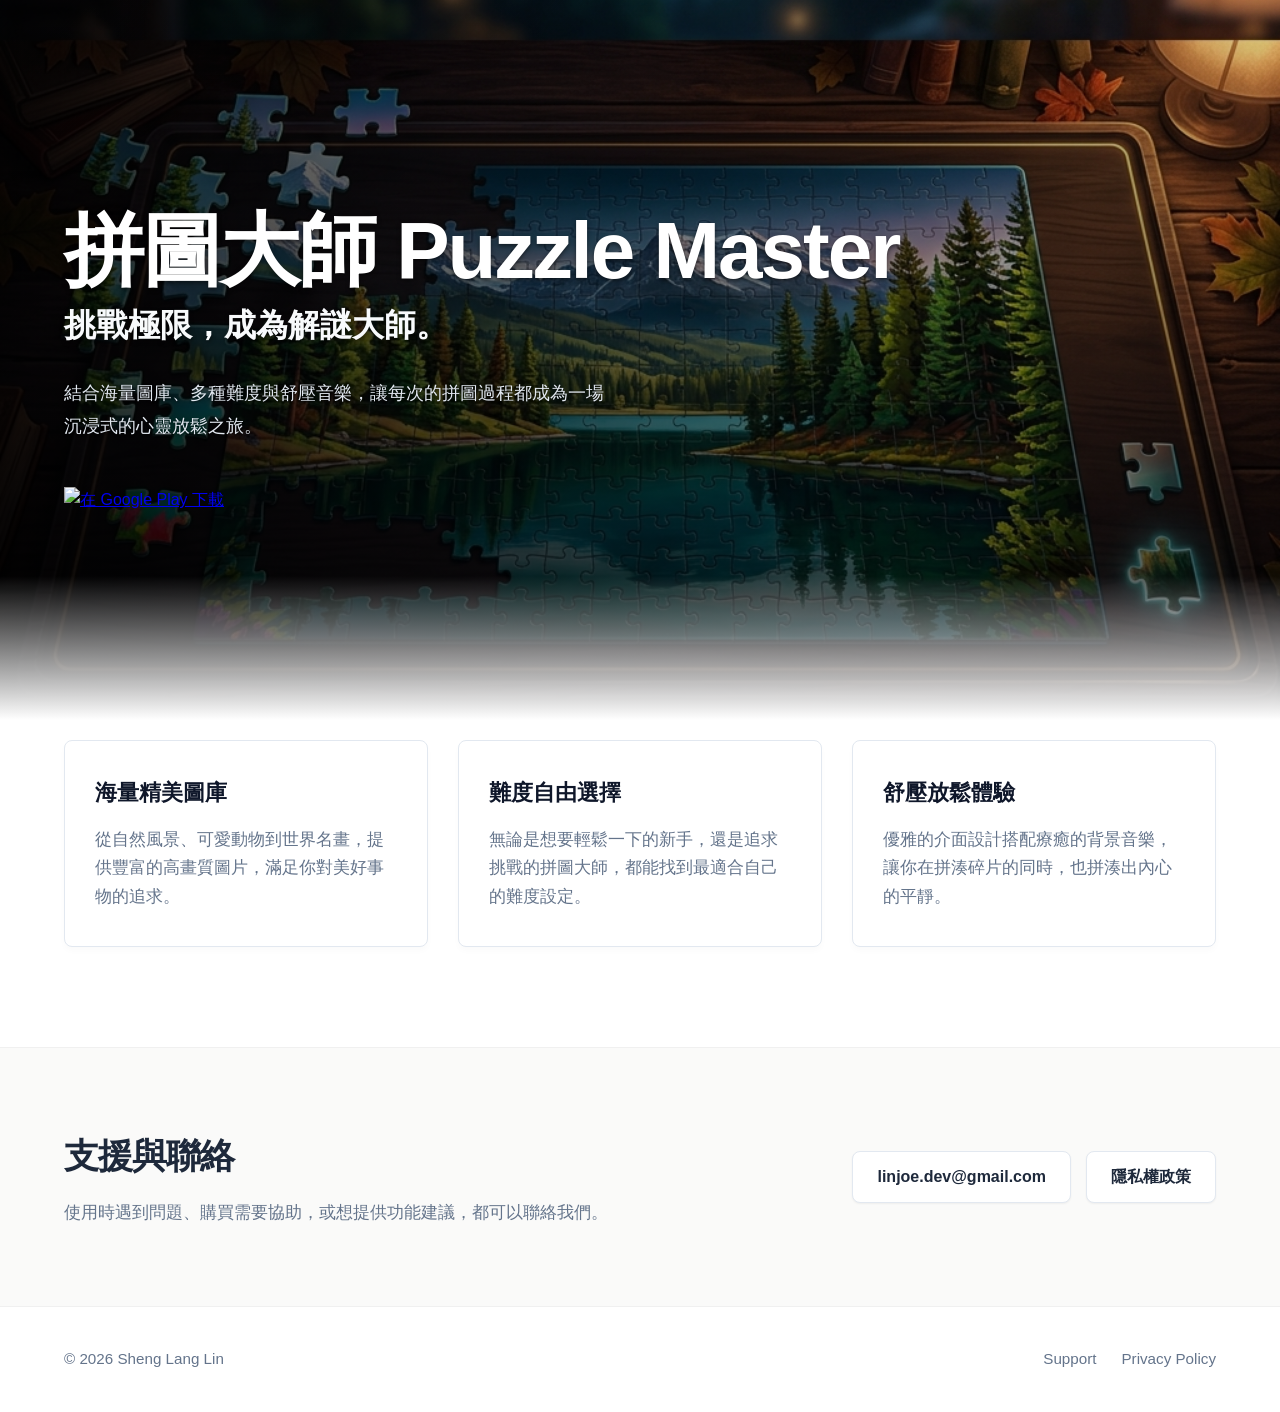
==== puzzlemaster.html @ c2beb274 "Add files via upload" ====
<!DOCTYPE html>
<html lang="zh-TW">
<head>
    <meta charset="UTF-8">
    <meta name="viewport" content="width=device-width, initial-scale=1.0">
    <title>拼圖大師 Puzzle Master - 終極解謎體驗</title>
    <style>
        body, html {
            margin: 0;
            padding: 0;
            font-family: 'Inter', -apple-system, BlinkMacSystemFont, 'Segoe UI', Roboto, Helvetica, Arial, sans-serif;
            color: #1e293b;
            background-color: #ffffff;
            line-height: 1.6;
        }

        .hero-section {
            position: relative;
            min-height: 80vh;
            display: flex;
            align-items: center;
            background-image: url('background.jpg');
            background-size: cover;
            background-position: center;
            padding: 0 5%;
        }

        .hero-overlay {
            position: absolute;
            top: 0;
            left: 0;
            right: 0;
            bottom: 0;
            /* 調整為深色漸層，讓暗色調的底圖更好看，同時文字改為白色 */
            background: 
                linear-gradient(to bottom, rgba(0,0,0,0.1) 0%, rgba(0,0,0,0.6) 80%, #ffffff 100%),
                linear-gradient(to right, rgba(0,0,0,0.7) 0%, rgba(0,0,0,0.3) 50%, rgba(0,0,0,0) 100%);
            z-index: 1;
        }

        .hero-content {
            position: relative;
            z-index: 2;
            max-width: 1200px;
            width: 100%;
            margin: 0 auto;
            padding: 40px 0;
        }

        .hero-title {
            font-size: 5rem;
            font-weight: 800;
            color: #ffffff;
            margin: 0 0 5px 0;
            letter-spacing: -2px;
            line-height: 1.1;
            text-shadow: 0 2px 4px rgba(0,0,0,0.5);
        }

        .hero-subtitle {
            font-size: 2rem;
            font-weight: 600;
            color: #f8fafc;
            margin: 0 0 25px 0;
            text-shadow: 0 2px 4px rgba(0,0,0,0.5);
        }

        .hero-description {
            font-size: 1.15rem;
            color: #e2e8f0;
            margin: 0 0 45px 0;
            max-width: 550px;
            line-height: 1.8;
            text-shadow: 0 1px 2px rgba(0,0,0,0.5);
        }

        .download-buttons {
            display: flex;
            gap: 15px;
            align-items: center;
        }

        .download-btn {
            display: inline-block;
            transition: transform 0.2s ease;
        }

        .download-btn img {
            height: 55px;
        }

        .download-btn:hover {
            transform: scale(1.05);
        }

        .features-section {
            padding: 20px 5% 100px 5%;
            background-color: #ffffff;
            position: relative;
            z-index: 2;
        }

        .features-grid {
            max-width: 1200px;
            margin: 0 auto;
            display: grid;
            grid-template-columns: repeat(auto-fit, minmax(300px, 1fr));
            gap: 30px;
        }

        .feature-card {
            background-color: #ffffff;
            border: 1px solid #e2e8f0;
            border-radius: 8px;
            padding: 35px 30px;
            box-shadow: 0 4px 6px rgba(0,0,0,0.02);
            transition: transform 0.3s ease, box-shadow 0.3s ease;
        }

        .feature-card:hover {
            transform: translateY(-5px);
            box-shadow: 0 12px 20px rgba(0,0,0,0.06);
        }

        .feature-title {
            font-size: 1.35rem;
            font-weight: 700;
            color: #0f172a;
            margin: 0 0 15px 0;
        }

        .feature-text {
            color: #64748b;
            font-size: 1.05rem;
            line-height: 1.7;
            margin: 0;
        }

        .support-section {
            background-color: #fafaf9; /* 非常淺的暖灰色，接近原圖 */
            padding: 80px 5%;
            border-top: 1px solid #f0f0f0;
            border-bottom: 1px solid #f0f0f0;
        }

        .support-container {
            max-width: 1200px;
            margin: 0 auto;
            display: flex;
            justify-content: space-between;
            align-items: center;
            flex-wrap: wrap;
            gap: 40px;
        }

        .support-info {
            max-width: 600px;
        }

        .support-title {
            font-size: 2.2rem;
            font-weight: 800;
            color: #1e293b;
            margin: 0 0 15px 0;
            letter-spacing: -1px;
        }

        .support-text {
            color: #64748b;
            font-size: 1.05rem;
            margin: 0;
            line-height: 1.6;
        }

        .support-actions {
            display: flex;
            gap: 15px;
            flex-wrap: wrap;
        }

        .support-btn {
            background-color: #ffffff;
            color: #1e293b;
            border: 1px solid #e2e8f0;
            padding: 12px 24px;
            border-radius: 8px;
            font-weight: 600;
            text-decoration: none;
            transition: all 0.2s ease;
            font-size: 1rem;
            box-shadow: 0 1px 2px rgba(0,0,0,0.05);
        }

        .support-btn:hover {
            border-color: #cbd5e1;
            background-color: #f8fafc;
        }

        .footer-bottom {
            background-color: #ffffff;
            padding: 40px 5%;
        }

        .footer-container {
            max-width: 1200px;
            margin: 0 auto;
            display: flex;
            justify-content: space-between;
            align-items: center;
            flex-wrap: wrap;
            gap: 20px;
        }

        .footer-copyright {
            color: #64748b;
            font-size: 0.95rem;
            margin: 0;
        }

        .footer-links {
            display: flex;
            gap: 25px;
        }

        .footer-links a {
            color: #64748b;
            text-decoration: none;
            font-size: 0.95rem;
            transition: color 0.2s;
        }

        .footer-links a:hover {
            color: #0ea5e9;
        }

        /* 手機版響應式設計 */
        @media (max-width: 768px) {
            .hero-overlay {
                background: linear-gradient(to bottom, rgba(0,0,0,0.5) 0%, rgba(0,0,0,0.8) 70%, #ffffff 100%);
            }
            .hero-title {
                font-size: 3.5rem;
            }
            .hero-subtitle {
                font-size: 1.5rem;
            }
            .hero-description {
                font-size: 1.05rem;
            }
            .features-section {
                padding-top: 40px;
            }
            .support-container {
                flex-direction: column;
                align-items: flex-start;
            }
            .footer-container {
                flex-direction: column;
                justify-content: center;
                text-align: center;
            }
            .footer-links {
                justify-content: center;
            }
        }
    </style>
</head>
<body>

    <!-- 上方區塊：大背景與標題 -->
    <div class="hero-section">
        <div class="hero-overlay"></div>
        <div class="hero-content">
            <h1 class="hero-title">拼圖大師 Puzzle Master</h1>
            <h2 class="hero-subtitle">挑戰極限，成為解謎大師。</h2>
            <p class="hero-description">結合海量圖庫、多種難度與舒壓音樂，讓每次的拼圖過程都成為一場沉浸式的心靈放鬆之旅。</p>
            
            <div class="download-buttons">
                <!-- App Store 按鈕依需求先不加上去 -->
                <a href="https://play.google.com/store/apps/details?id=com.jigsaw.puzzle.master" class="download-btn" target="_blank" rel="noopener noreferrer">
                    <img src="https://play.google.com/intl/en_us/badges/static/images/badges/zh-tw_badge_web_generic.png" alt="在 Google Play 下載">
                </a>
            </div>
        </div>
    </div>

    <!-- 下方區塊：特色卡片 -->
    <div class="features-section">
        <div class="features-grid">
            <div class="feature-card">
                <h3 class="feature-title">海量精美圖庫</h3>
                <p class="feature-text">從自然風景、可愛動物到世界名畫，提供豐富的高畫質圖片，滿足你對美好事物的追求。</p>
            </div>
            <div class="feature-card">
                <h3 class="feature-title">難度自由選擇</h3>
                <p class="feature-text">無論是想要輕鬆一下的新手，還是追求挑戰的拼圖大師，都能找到最適合自己的難度設定。</p>
            </div>
            <div class="feature-card">
                <h3 class="feature-title">舒壓放鬆體驗</h3>
                <p class="feature-text">優雅的介面設計搭配療癒的背景音樂，讓你在拼湊碎片的同時，也拼湊出內心的平靜。</p>
            </div>
        </div>
    </div>

    <!-- 支援與聯絡區塊 -->
    <div id="support" class="support-section">
        <div class="support-container">
            <div class="support-info">
                <h2 class="support-title">支援與聯絡</h2>
                <p class="support-text">使用時遇到問題、購買需要協助，或想提供功能建議，都可以聯絡我們。</p>
            </div>
            <div class="support-actions">
                <a href="mailto:linjoe.dev@gmail.com" class="support-btn">linjoe.dev@gmail.com</a>
                <a href="https://sites.google.com/view/puzzle-master-privacypolicy/" target="_blank" rel="noopener noreferrer" class="support-btn">隱私權政策</a>
            </div>
        </div>
    </div>

    <!-- 底部版權宣告 -->
    <div class="footer-bottom">
        <div class="footer-container">
            <p class="footer-copyright">© 2026 Sheng Lang Lin</p>
            <div class="footer-links">
                <a href="mailto:linjoe.dev@gmail.com">Support</a>
                <a href="https://sites.google.com/view/puzzle-master-privacypolicy/" target="_blank" rel="noopener noreferrer">Privacy Policy</a>
            </div>
        </div>
    </div>

</body>
</html>
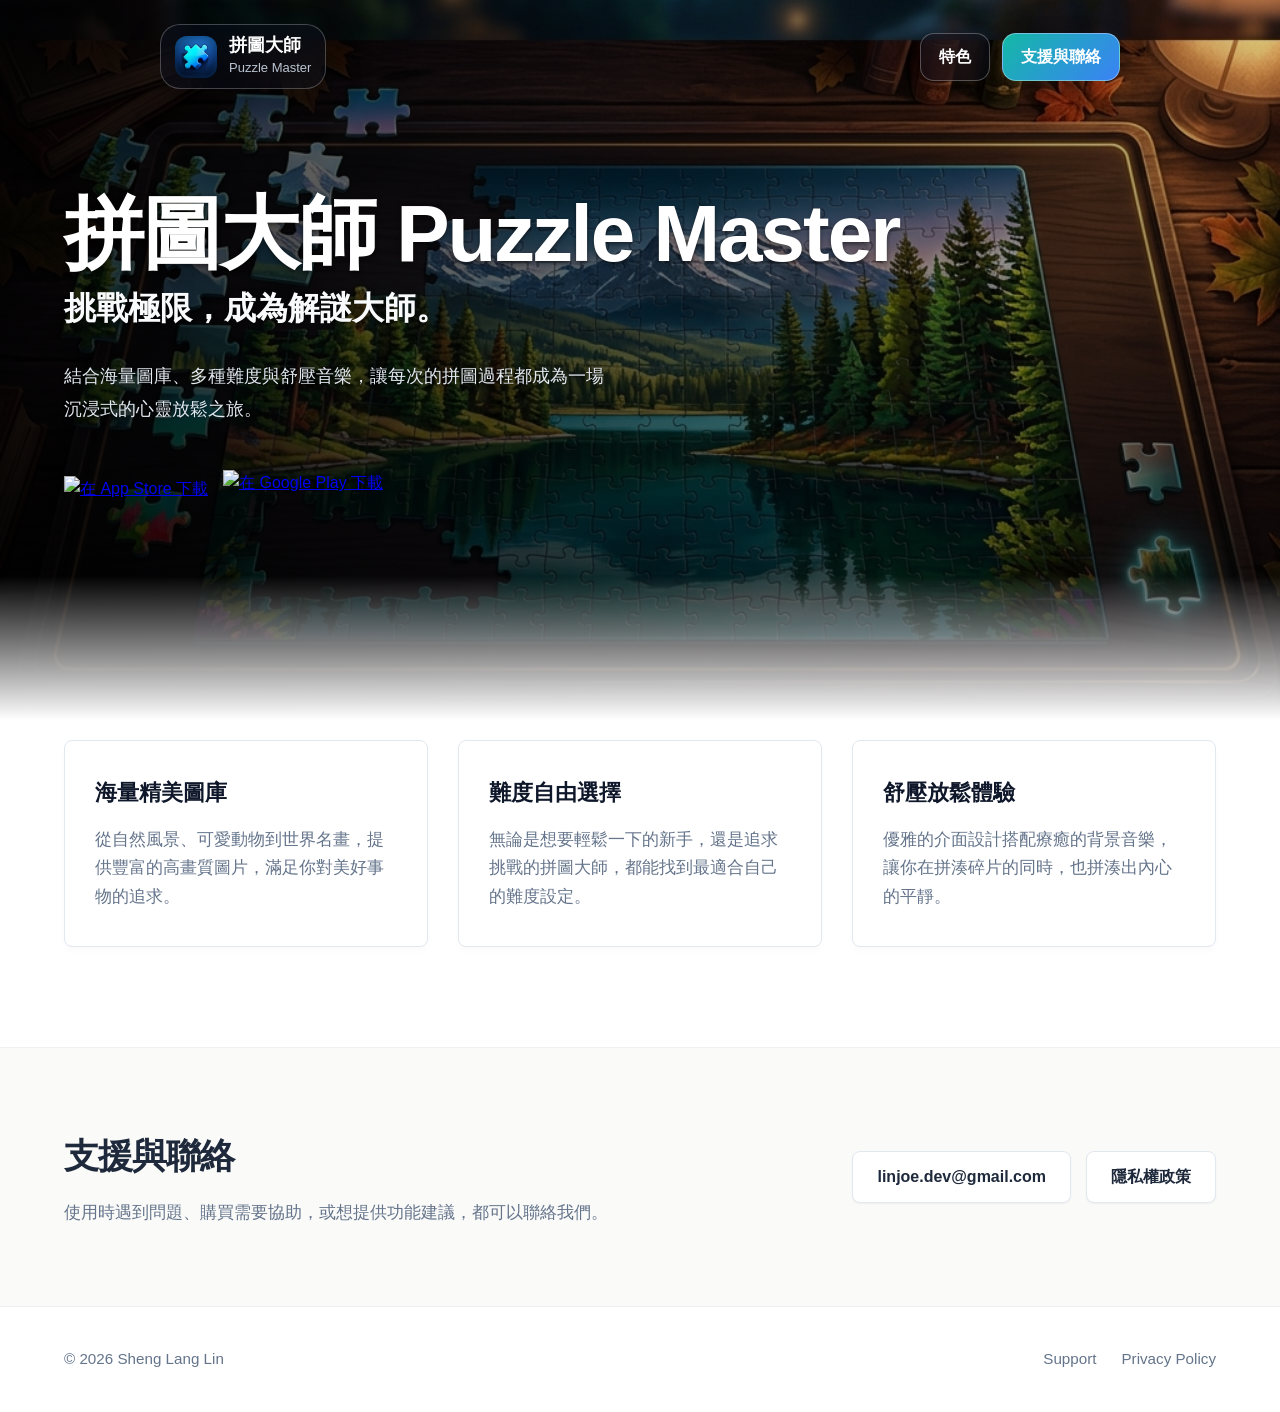
==== commit 78c0149c: "Add files via upload" ====
--- a/puzzlemaster.html
+++ b/puzzlemaster.html
@@ -14,6 +14,98 @@
             line-height: 1.6;
         }
 
+        :root {
+            --blue: #3b82f6;
+            --teal: #14b8a6;
+        }
+
+        .nav {
+            position: absolute;
+            z-index: 10;
+            top: 24px;
+            left: 50%;
+            width: min(960px, calc(100% - 40px));
+            transform: translateX(-50%);
+            display: flex;
+            align-items: center;
+            justify-content: space-between;
+            gap: 20px;
+        }
+
+        .brand {
+            display: inline-flex;
+            align-items: center;
+            gap: 12px;
+            padding: 10px 14px;
+            border: 1px solid rgba(255, 255, 255, 0.24);
+            border-radius: 20px;
+            background: rgba(11, 18, 40, 0.34);
+            color: #fff;
+            text-decoration: none;
+            backdrop-filter: blur(16px);
+            box-shadow: 0 16px 42px rgba(0, 0, 0, 0.16);
+            transition: transform 0.2s ease;
+        }
+
+        .brand:hover {
+            transform: scale(1.02);
+        }
+
+        .brand img {
+            width: 42px;
+            height: 42px;
+            border-radius: 12px;
+            display: block;
+        }
+
+        .brand strong {
+            display: block;
+            font-size: 18px;
+            letter-spacing: 0;
+            line-height: 1.15;
+            font-weight: 800;
+        }
+
+        .brand span {
+            display: block;
+            margin-top: 2px;
+            font-size: 13px;
+            color: rgba(226, 238, 255, 0.82);
+        }
+
+        .nav-links {
+            display: flex;
+            align-items: center;
+            gap: 12px;
+        }
+
+        .nav-link,
+        .nav-button {
+            display: inline-flex;
+            align-items: center;
+            justify-content: center;
+            min-height: 46px;
+            padding: 0 18px;
+            border: 1px solid rgba(255, 255, 255, 0.28);
+            border-radius: 14px;
+            background: rgba(11, 18, 40, 0.34);
+            color: #fff;
+            font-weight: 800;
+            text-decoration: none;
+            backdrop-filter: blur(16px);
+            box-shadow: 0 14px 34px rgba(0, 0, 0, 0.14);
+            transition: transform 0.2s ease, opacity 0.2s ease;
+        }
+
+        .nav-link:hover, .nav-button:hover {
+            transform: scale(1.05);
+        }
+
+        .nav-button {
+            background: linear-gradient(135deg, var(--teal), var(--blue));
+            border-color: rgba(255, 255, 255, 0.36);
+        }
+
         .hero-section {
             position: relative;
             min-height: 80vh;
@@ -86,7 +178,15 @@
         }
 
         .download-btn img {
-            height: 55px;
+            display: block;
+        }
+
+        .btn-apple img {
+            height: 48px;
+        }
+
+        .btn-google img {
+            height: 60px;
         }
 
         .download-btn:hover {
@@ -234,7 +334,45 @@
         }
 
         /* 手機版響應式設計 */
+        @media (max-width: 860px) {
+            .nav {
+                align-items: flex-start;
+            }
+            .nav-links {
+                flex-direction: column;
+                align-items: stretch;
+            }
+            .nav-link,
+            .nav-button {
+                min-height: 42px;
+                padding: 0 14px;
+                font-size: 14px;
+            }
+        }
+
         @media (max-width: 768px) {
+            .nav {
+                width: calc(100% - 28px);
+                top: 14px;
+                gap: 10px;
+            }
+            .brand {
+                padding: 8px 10px;
+            }
+            .brand img {
+                width: 36px;
+                height: 36px;
+            }
+            .brand strong {
+                font-size: 16px;
+            }
+            .brand span {
+                display: none;
+            }
+            .nav-link {
+                display: none;
+            }
+
             .hero-overlay {
                 background: linear-gradient(to bottom, rgba(0,0,0,0.5) 0%, rgba(0,0,0,0.8) 70%, #ffffff 100%);
             }
@@ -269,6 +407,19 @@
 
     <!-- 上方區塊：大背景與標題 -->
     <div class="hero-section">
+        <nav class="nav">
+            <a class="brand" href="#">
+                <img src="icon1.png" alt="拼圖大師 Logo">
+                <div>
+                    <strong>拼圖大師</strong>
+                    <span>Puzzle Master</span>
+                </div>
+            </a>
+            <div class="nav-links">
+                <a class="nav-link" href="#features">特色</a>
+                <a class="nav-button" href="#support">支援與聯絡</a>
+            </div>
+        </nav>
         <div class="hero-overlay"></div>
         <div class="hero-content">
             <h1 class="hero-title">拼圖大師 Puzzle Master</h1>
@@ -276,8 +427,10 @@
             <p class="hero-description">結合海量圖庫、多種難度與舒壓音樂，讓每次的拼圖過程都成為一場沉浸式的心靈放鬆之旅。</p>
             
             <div class="download-buttons">
-                <!-- App Store 按鈕依需求先不加上去 -->
-                <a href="https://play.google.com/store/apps/details?id=com.jigsaw.puzzle.master" class="download-btn" target="_blank" rel="noopener noreferrer">
+                <a href="https://apps.apple.com/app/id6781469666" class="download-btn btn-apple" target="_blank" rel="noopener noreferrer">
+                    <img src="https://tools.applemediaservices.com/api/badges/download-on-the-app-store/black/zh-tw?size=250x83&amp;releaseDate=1276560000" alt="在 App Store 下載">
+                </a>
+                <a href="https://play.google.com/store/apps/details?id=com.jigsaw.puzzle.master" class="download-btn btn-google" target="_blank" rel="noopener noreferrer">
                     <img src="https://play.google.com/intl/en_us/badges/static/images/badges/zh-tw_badge_web_generic.png" alt="在 Google Play 下載">
                 </a>
             </div>
@@ -285,7 +438,7 @@
     </div>
 
     <!-- 下方區塊：特色卡片 -->
-    <div class="features-section">
+    <div id="features" class="features-section">
         <div class="features-grid">
             <div class="feature-card">
                 <h3 class="feature-title">海量精美圖庫</h3>
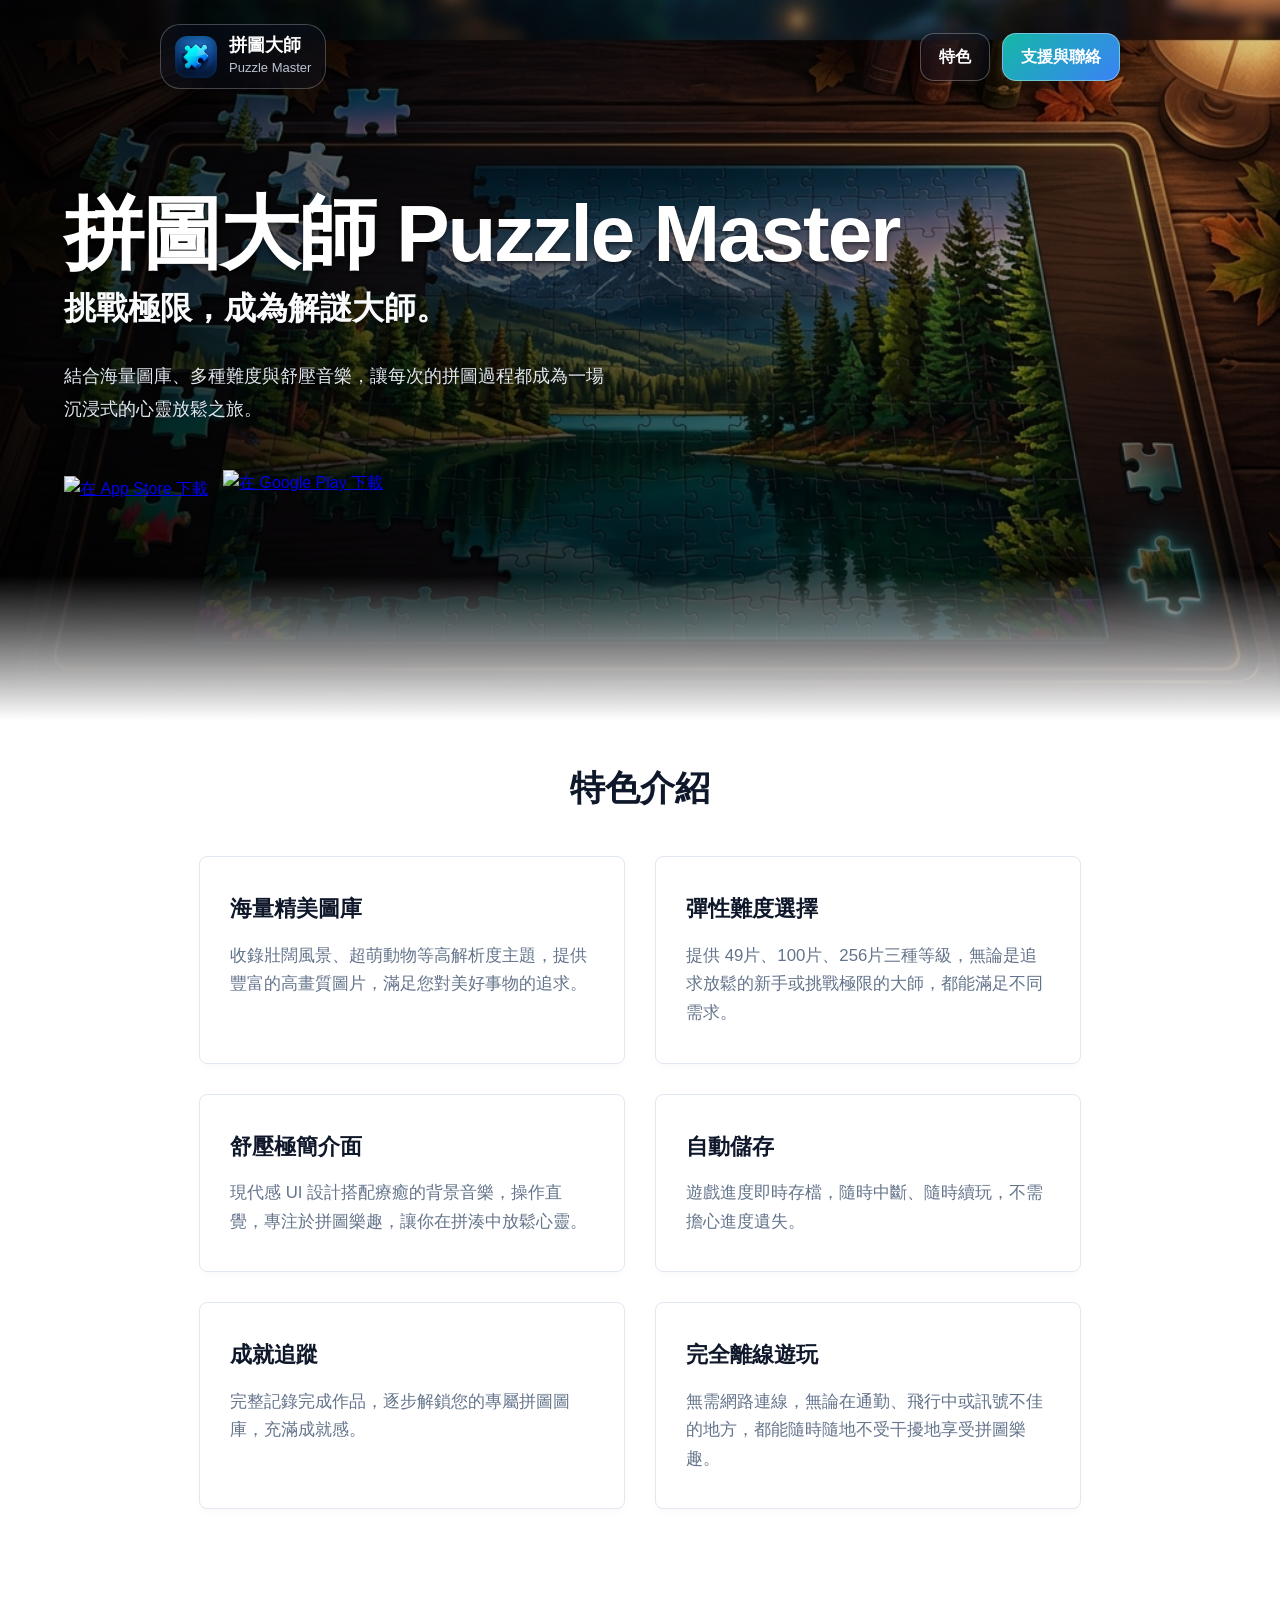
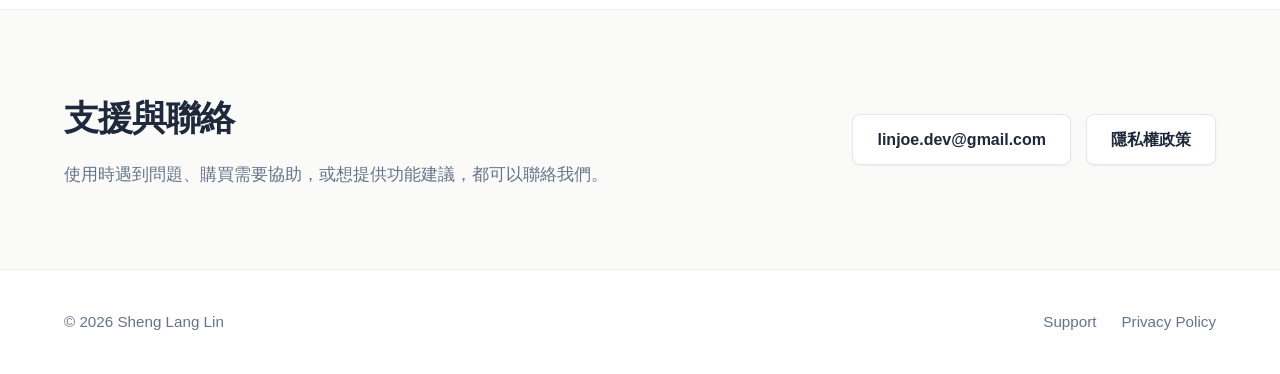
==== commit ed9ed266: "Add files via upload" ====
--- a/puzzlemaster.html
+++ b/puzzlemaster.html
@@ -194,21 +194,37 @@
         }
 
         .features-section {
-            padding: 20px 5% 100px 5%;
+            padding: 40px 5% 100px 5%;
             background-color: #ffffff;
             position: relative;
             z-index: 2;
         }
 
+        .section-header {
+            text-align: center;
+            margin-bottom: 40px;
+        }
+
+        .section-header h2 {
+            font-size: 2.2rem;
+            font-weight: 800;
+            color: #0f172a;
+            margin: 0;
+        }
+
         .features-grid {
             max-width: 1200px;
             margin: 0 auto;
-            display: grid;
-            grid-template-columns: repeat(auto-fit, minmax(300px, 1fr));
+            display: flex;
+            flex-wrap: wrap;
+            justify-content: center;
             gap: 30px;
         }
 
         .feature-card {
+            flex: 0 1 calc(33.333% - 20px);
+            min-width: 300px;
+            max-width: 380px;
             background-color: #ffffff;
             border: 1px solid #e2e8f0;
             border-radius: 8px;
@@ -439,18 +455,33 @@
 
     <!-- 下方區塊：特色卡片 -->
     <div id="features" class="features-section">
+        <div class="section-header">
+            <h2>特色介紹</h2>
+        </div>
         <div class="features-grid">
             <div class="feature-card">
                 <h3 class="feature-title">海量精美圖庫</h3>
-                <p class="feature-text">從自然風景、可愛動物到世界名畫，提供豐富的高畫質圖片，滿足你對美好事物的追求。</p>
+                <p class="feature-text">收錄壯闊風景、超萌動物等高解析度主題，提供豐富的高畫質圖片，滿足您對美好事物的追求。</p>
             </div>
             <div class="feature-card">
-                <h3 class="feature-title">難度自由選擇</h3>
-                <p class="feature-text">無論是想要輕鬆一下的新手，還是追求挑戰的拼圖大師，都能找到最適合自己的難度設定。</p>
+                <h3 class="feature-title">彈性難度選擇</h3>
+                <p class="feature-text">提供 49片、100片、256片三種等級，無論是追求放鬆的新手或挑戰極限的大師，都能滿足不同需求。</p>
             </div>
             <div class="feature-card">
-                <h3 class="feature-title">舒壓放鬆體驗</h3>
-                <p class="feature-text">優雅的介面設計搭配療癒的背景音樂，讓你在拼湊碎片的同時，也拼湊出內心的平靜。</p>
+                <h3 class="feature-title">舒壓極簡介面</h3>
+                <p class="feature-text">現代感 UI 設計搭配療癒的背景音樂，操作直覺，專注於拼圖樂趣，讓你在拼湊中放鬆心靈。</p>
+            </div>
+            <div class="feature-card">
+                <h3 class="feature-title">自動儲存</h3>
+                <p class="feature-text">遊戲進度即時存檔，隨時中斷、隨時續玩，不需擔心進度遺失。</p>
+            </div>
+            <div class="feature-card">
+                <h3 class="feature-title">成就追蹤</h3>
+                <p class="feature-text">完整記錄完成作品，逐步解鎖您的專屬拼圖圖庫，充滿成就感。</p>
+            </div>
+            <div class="feature-card">
+                <h3 class="feature-title">完全離線遊玩</h3>
+                <p class="feature-text">無需網路連線，無論在通勤、飛行中或訊號不佳的地方，都能隨時隨地不受干擾地享受拼圖樂趣。</p>
             </div>
         </div>
     </div>
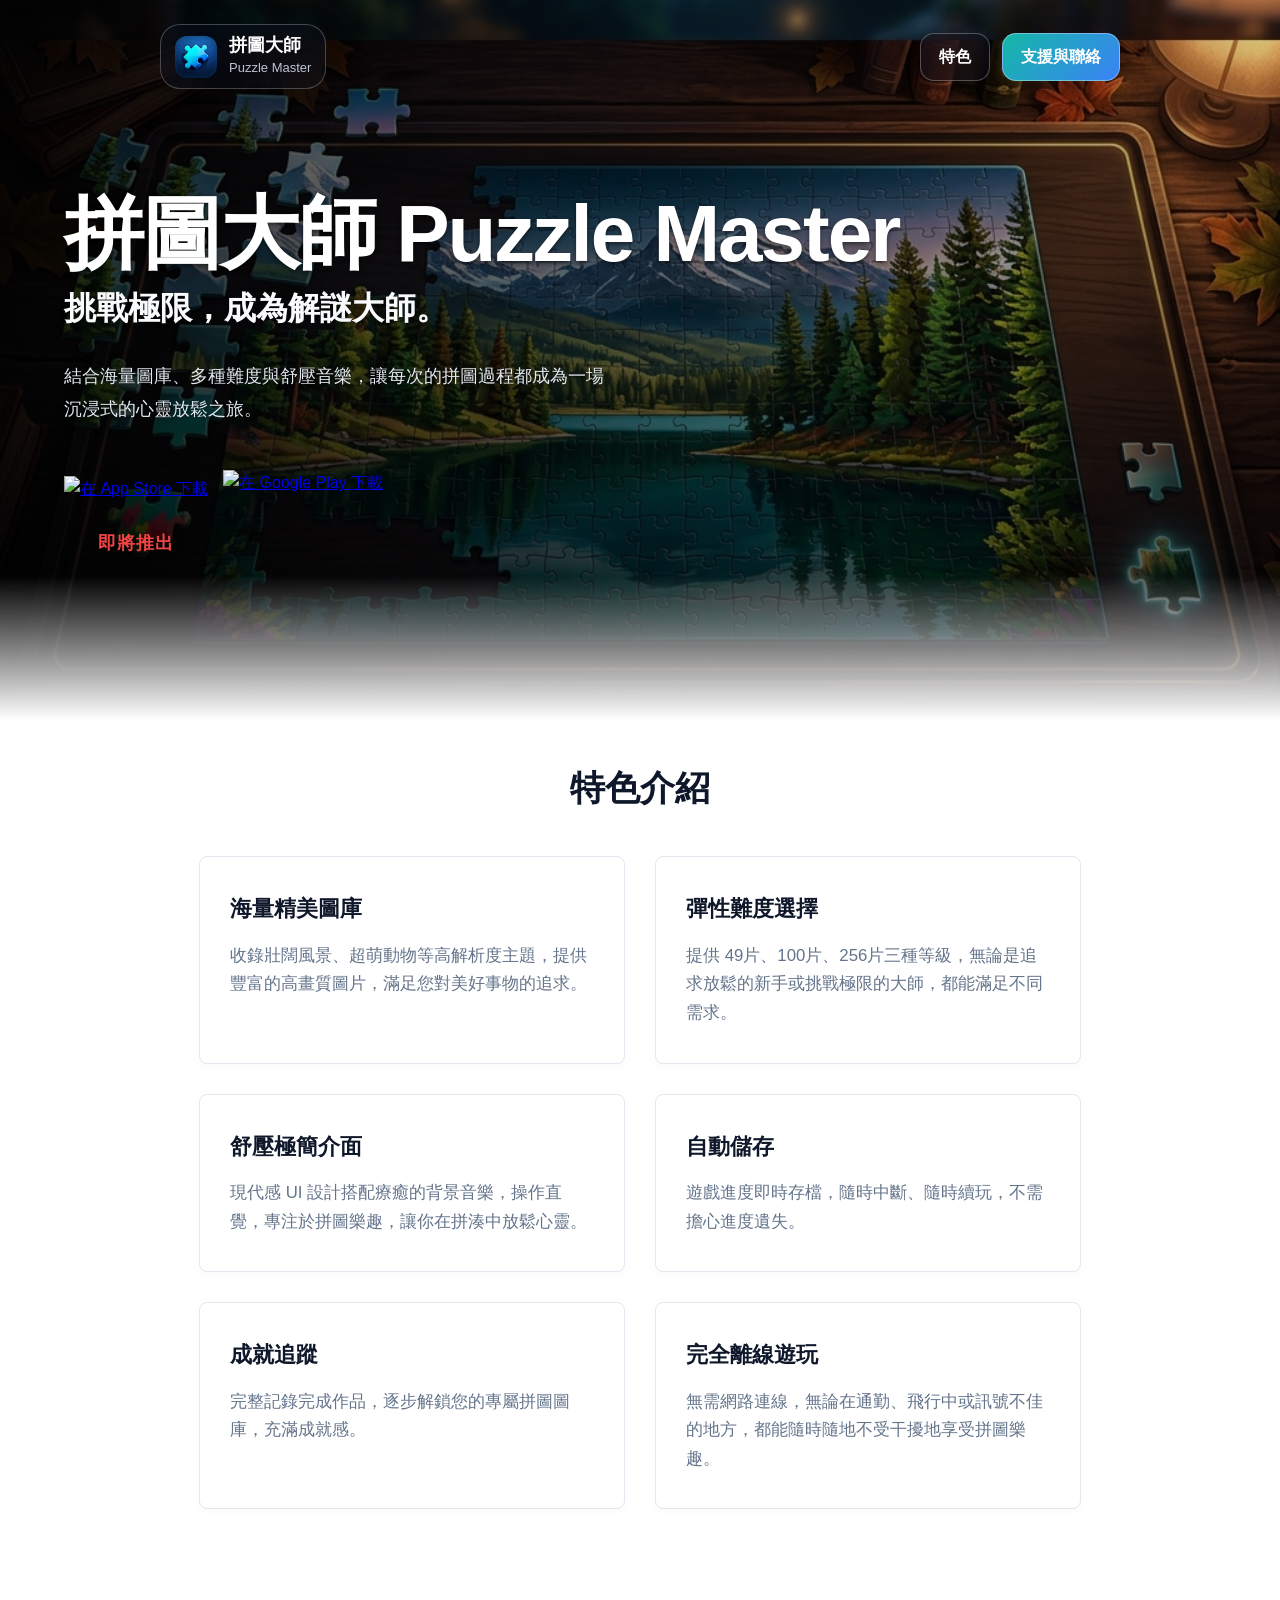
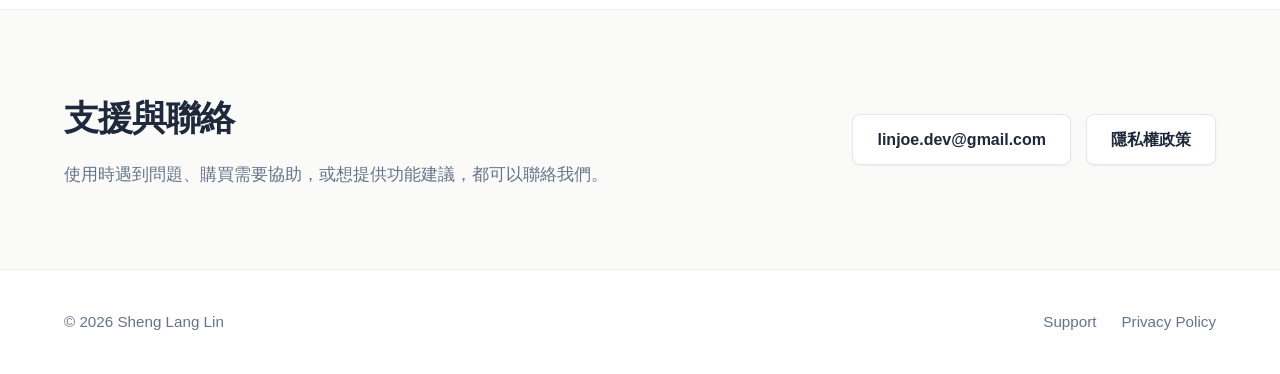
==== commit ea21224a: "Add files via upload" ====
--- a/puzzlemaster.html
+++ b/puzzlemaster.html
@@ -193,6 +193,16 @@
             transform: scale(1.05);
         }
 
+        .coming-soon {
+            color: #ef4444;
+            font-weight: 700;
+            margin-top: 4px;
+            font-size: 1.15rem;
+            letter-spacing: 1px;
+            text-shadow: 0 1px 2px rgba(0,0,0,0.5);
+            text-align: center;
+        }
+
         .features-section {
             padding: 40px 5% 100px 5%;
             background-color: #ffffff;
@@ -443,9 +453,12 @@
             <p class="hero-description">結合海量圖庫、多種難度與舒壓音樂，讓每次的拼圖過程都成為一場沉浸式的心靈放鬆之旅。</p>
             
             <div class="download-buttons">
-                <a href="https://apps.apple.com/app/id6781469666" class="download-btn btn-apple" target="_blank" rel="noopener noreferrer">
-                    <img src="https://tools.applemediaservices.com/api/badges/download-on-the-app-store/black/zh-tw?size=250x83&amp;releaseDate=1276560000" alt="在 App Store 下載">
-                </a>
+                <div style="position: relative; display: flex; justify-content: center;">
+                    <a href="https://apps.apple.com/app/id6781469666" class="download-btn btn-apple" target="_blank" rel="noopener noreferrer">
+                        <img src="https://tools.applemediaservices.com/api/badges/download-on-the-app-store/black/zh-tw?size=250x83&amp;releaseDate=1276560000" alt="在 App Store 下載">
+                    </a>
+                    <div class="coming-soon" style="position: absolute; top: 100%; white-space: nowrap;">即將推出</div>
+                </div>
                 <a href="https://play.google.com/store/apps/details?id=com.jigsaw.puzzle.master" class="download-btn btn-google" target="_blank" rel="noopener noreferrer">
                     <img src="https://play.google.com/intl/en_us/badges/static/images/badges/zh-tw_badge_web_generic.png" alt="在 Google Play 下載">
                 </a>
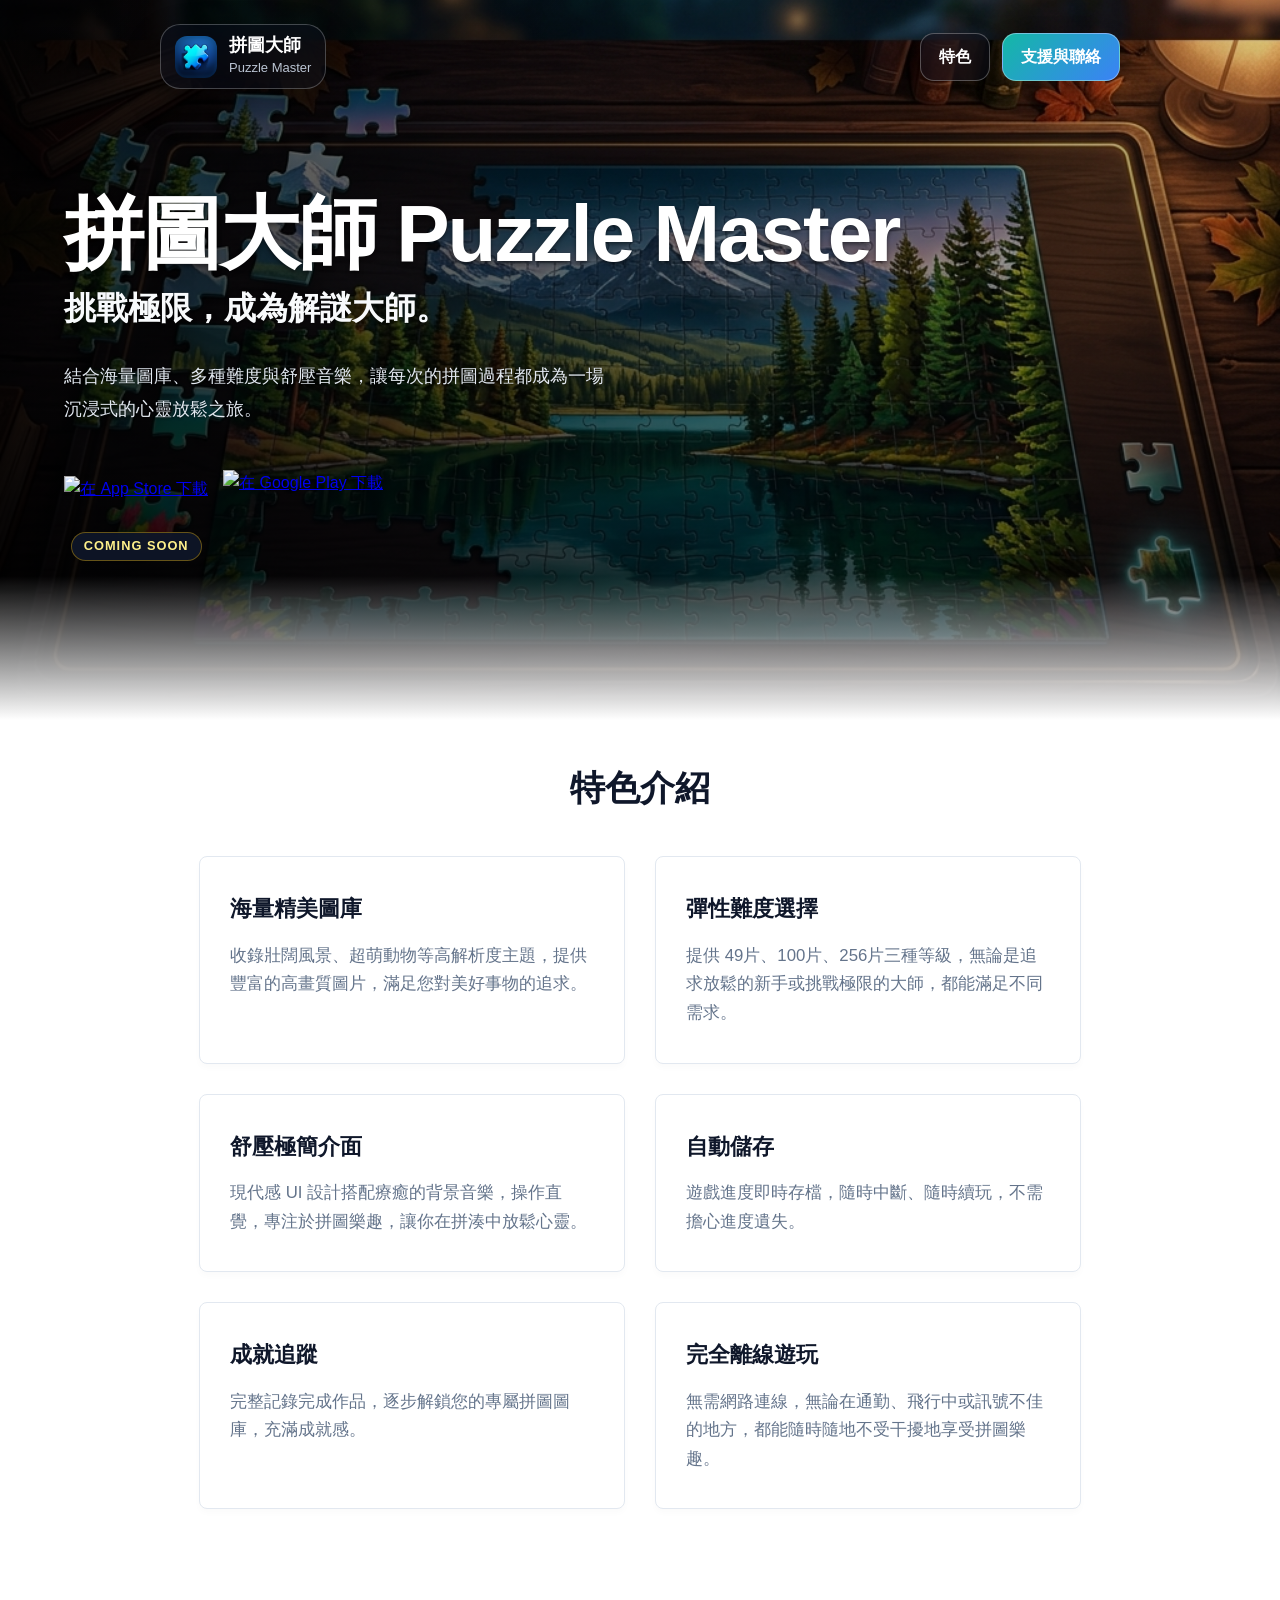
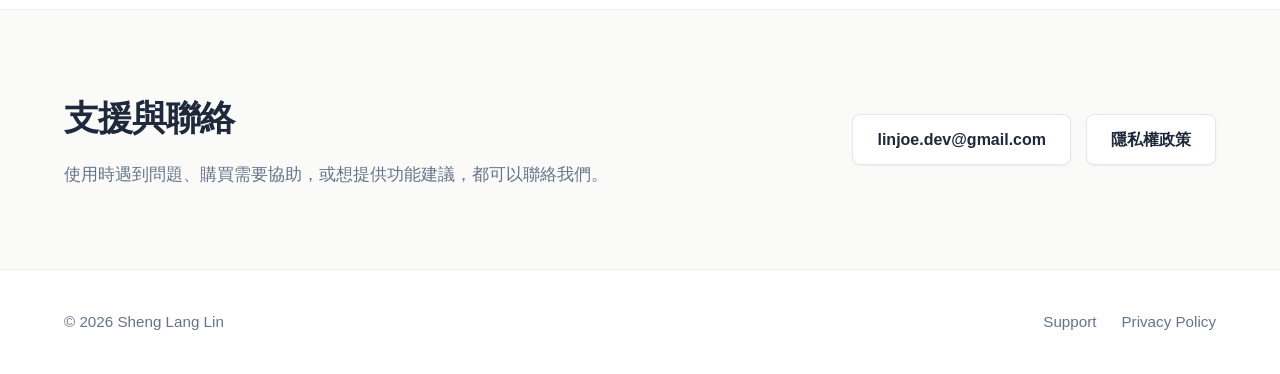
==== commit c92ddaea: "Add files via upload" ====
--- a/puzzlemaster.html
+++ b/puzzlemaster.html
@@ -193,14 +193,37 @@
             transform: scale(1.05);
         }
 
+        @keyframes shimmer-border {
+            0%, 100% {
+                box-shadow: 0 0 4px 0 rgba(234, 179, 8, 0.2);
+                border-color: rgba(234, 179, 8, 0.4);
+                text-shadow: 0 0 0 rgba(253, 224, 71, 0);
+                transform: translateY(0);
+            }
+            50% {
+                box-shadow: 0 0 20px 4px rgba(234, 179, 8, 0.8), inset 0 0 8px rgba(234, 179, 8, 0.4);
+                border-color: rgba(253, 224, 71, 1);
+                text-shadow: 0 0 8px rgba(253, 224, 71, 0.9);
+                transform: translateY(-3px);
+            }
+        }
+
         .coming-soon {
-            color: #ef4444;
-            font-weight: 700;
-            margin-top: 4px;
-            font-size: 1.15rem;
+            position: absolute;
+            top: calc(100% + 8px);
+            white-space: nowrap;
+            color: #fef08a;
+            background: rgba(15, 23, 42, 0.9);
+            backdrop-filter: blur(8px);
+            border: 1px solid rgba(234, 179, 8, 0.4);
+            border-radius: 16px;
+            padding: 3px 12px;
+            font-weight: 800;
+            font-size: 0.8rem;
             letter-spacing: 1px;
-            text-shadow: 0 1px 2px rgba(0,0,0,0.5);
-            text-align: center;
+            text-transform: uppercase;
+            animation: shimmer-border 2s ease-in-out infinite;
+            z-index: 10;
         }
 
         .features-section {
@@ -457,7 +480,7 @@
                     <a href="https://apps.apple.com/app/id6781469666" class="download-btn btn-apple" target="_blank" rel="noopener noreferrer">
                         <img src="https://tools.applemediaservices.com/api/badges/download-on-the-app-store/black/zh-tw?size=250x83&amp;releaseDate=1276560000" alt="在 App Store 下載">
                     </a>
-                    <div class="coming-soon" style="position: absolute; top: 100%; white-space: nowrap;">即將推出</div>
+                    <div class="coming-soon">Coming Soon</div>
                 </div>
                 <a href="https://play.google.com/store/apps/details?id=com.jigsaw.puzzle.master" class="download-btn btn-google" target="_blank" rel="noopener noreferrer">
                     <img src="https://play.google.com/intl/en_us/badges/static/images/badges/zh-tw_badge_web_generic.png" alt="在 Google Play 下載">
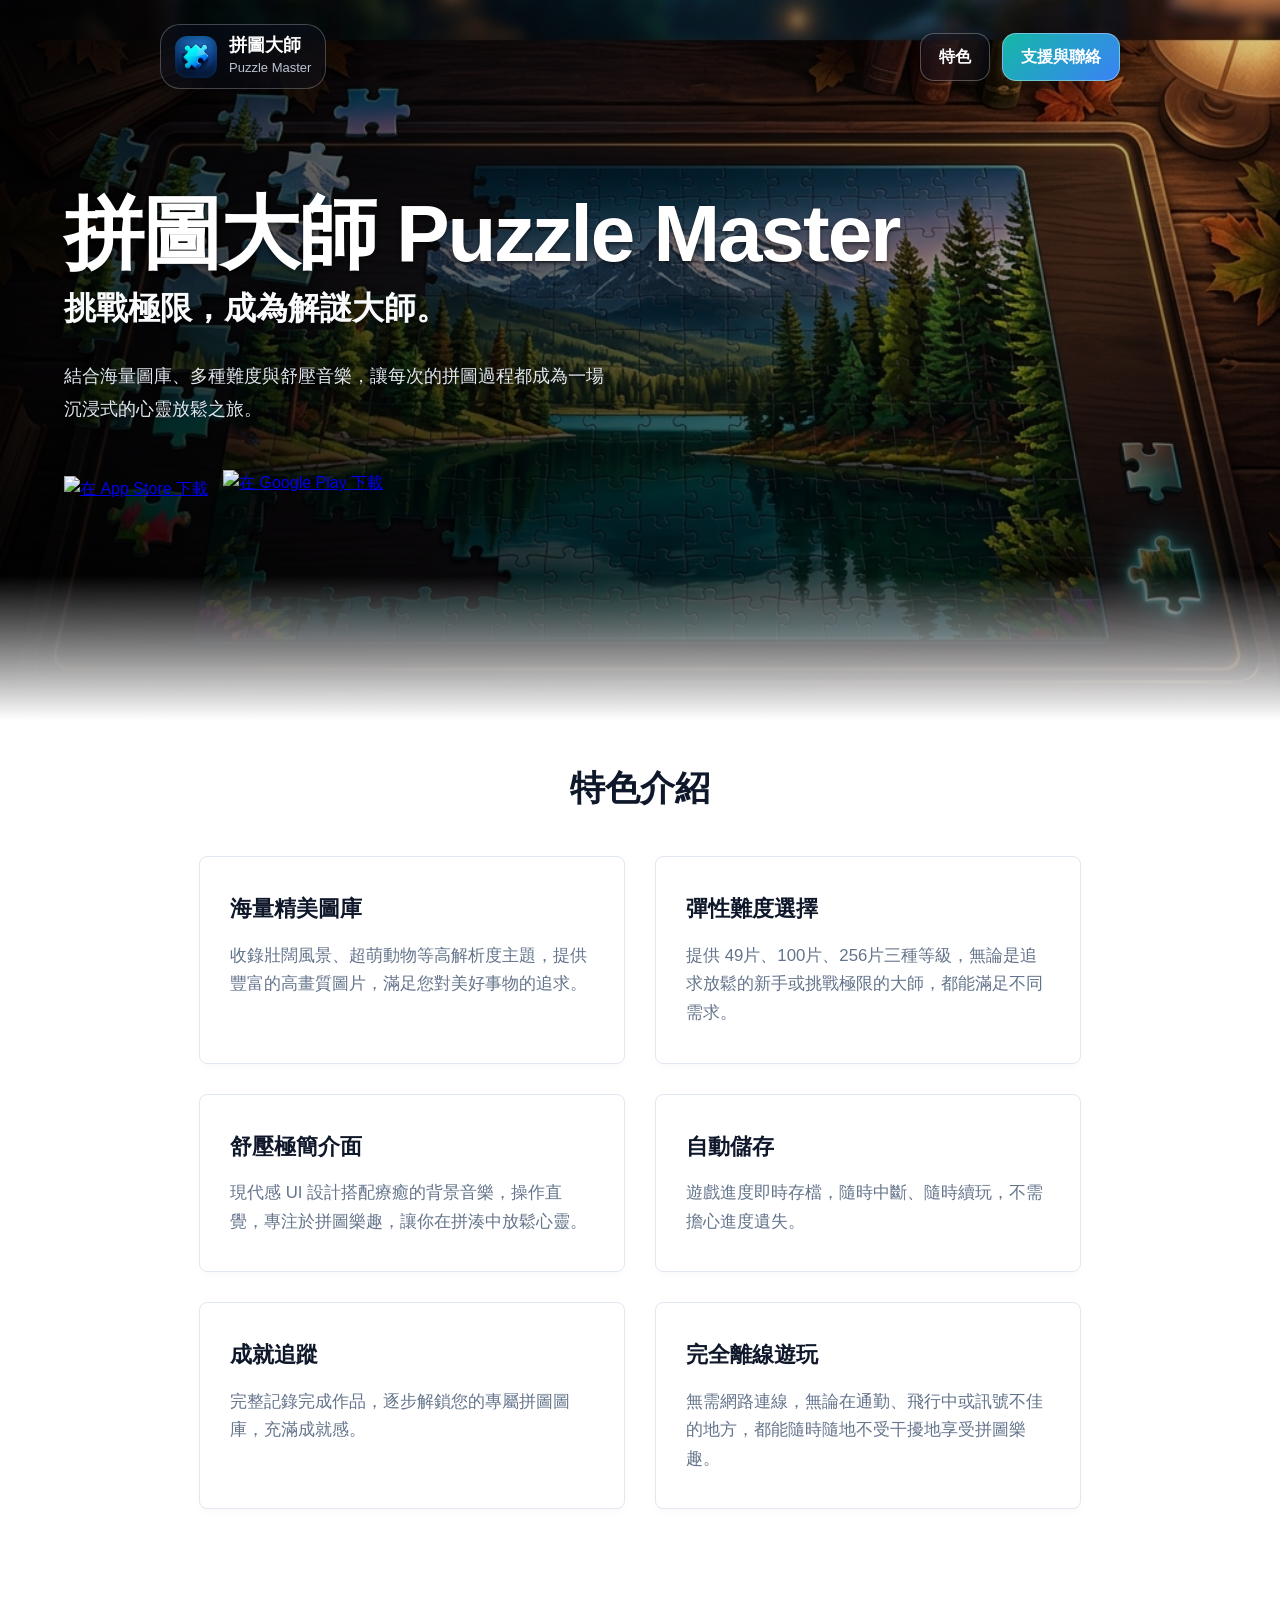
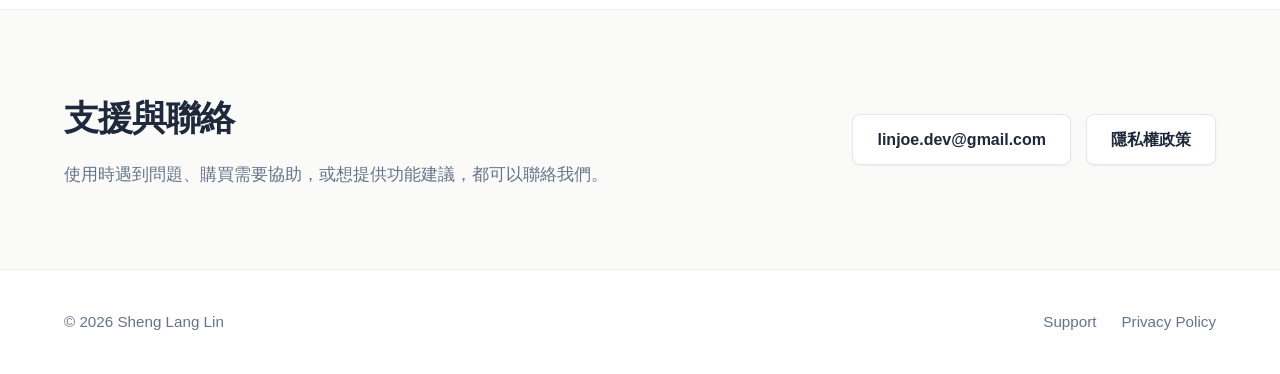
==== commit f68c4f3e: "Add files via upload" ====
--- a/puzzlemaster.html
+++ b/puzzlemaster.html
@@ -4,6 +4,9 @@
     <meta charset="UTF-8">
     <meta name="viewport" content="width=device-width, initial-scale=1.0">
     <title>拼圖大師 Puzzle Master - 終極解謎體驗</title>
+
+
+
     <style>
         body, html {
             margin: 0;
@@ -193,38 +196,7 @@
             transform: scale(1.05);
         }
 
-        @keyframes shimmer-border {
-            0%, 100% {
-                box-shadow: 0 0 4px 0 rgba(234, 179, 8, 0.2);
-                border-color: rgba(234, 179, 8, 0.4);
-                text-shadow: 0 0 0 rgba(253, 224, 71, 0);
-                transform: translateY(0);
-            }
-            50% {
-                box-shadow: 0 0 20px 4px rgba(234, 179, 8, 0.8), inset 0 0 8px rgba(234, 179, 8, 0.4);
-                border-color: rgba(253, 224, 71, 1);
-                text-shadow: 0 0 8px rgba(253, 224, 71, 0.9);
-                transform: translateY(-3px);
-            }
-        }
-
-        .coming-soon {
-            position: absolute;
-            top: calc(100% + 8px);
-            white-space: nowrap;
-            color: #fef08a;
-            background: rgba(15, 23, 42, 0.9);
-            backdrop-filter: blur(8px);
-            border: 1px solid rgba(234, 179, 8, 0.4);
-            border-radius: 16px;
-            padding: 3px 12px;
-            font-weight: 800;
-            font-size: 0.8rem;
-            letter-spacing: 1px;
-            text-transform: uppercase;
-            animation: shimmer-border 2s ease-in-out infinite;
-            z-index: 10;
-        }
+
 
         .features-section {
             padding: 40px 5% 100px 5%;
@@ -476,12 +448,9 @@
             <p class="hero-description">結合海量圖庫、多種難度與舒壓音樂，讓每次的拼圖過程都成為一場沉浸式的心靈放鬆之旅。</p>
             
             <div class="download-buttons">
-                <div style="position: relative; display: flex; justify-content: center;">
-                    <a href="https://apps.apple.com/app/id6781469666" class="download-btn btn-apple" target="_blank" rel="noopener noreferrer">
-                        <img src="https://tools.applemediaservices.com/api/badges/download-on-the-app-store/black/zh-tw?size=250x83&amp;releaseDate=1276560000" alt="在 App Store 下載">
-                    </a>
-                    <div class="coming-soon">Coming Soon</div>
-                </div>
+                <a href="https://apps.apple.com/app/id6781469666" class="download-btn btn-apple" target="_blank" rel="noopener noreferrer">
+                    <img src="https://tools.applemediaservices.com/api/badges/download-on-the-app-store/black/zh-tw?size=250x83&amp;releaseDate=1276560000" alt="在 App Store 下載">
+                </a>
                 <a href="https://play.google.com/store/apps/details?id=com.jigsaw.puzzle.master" class="download-btn btn-google" target="_blank" rel="noopener noreferrer">
                     <img src="https://play.google.com/intl/en_us/badges/static/images/badges/zh-tw_badge_web_generic.png" alt="在 Google Play 下載">
                 </a>
